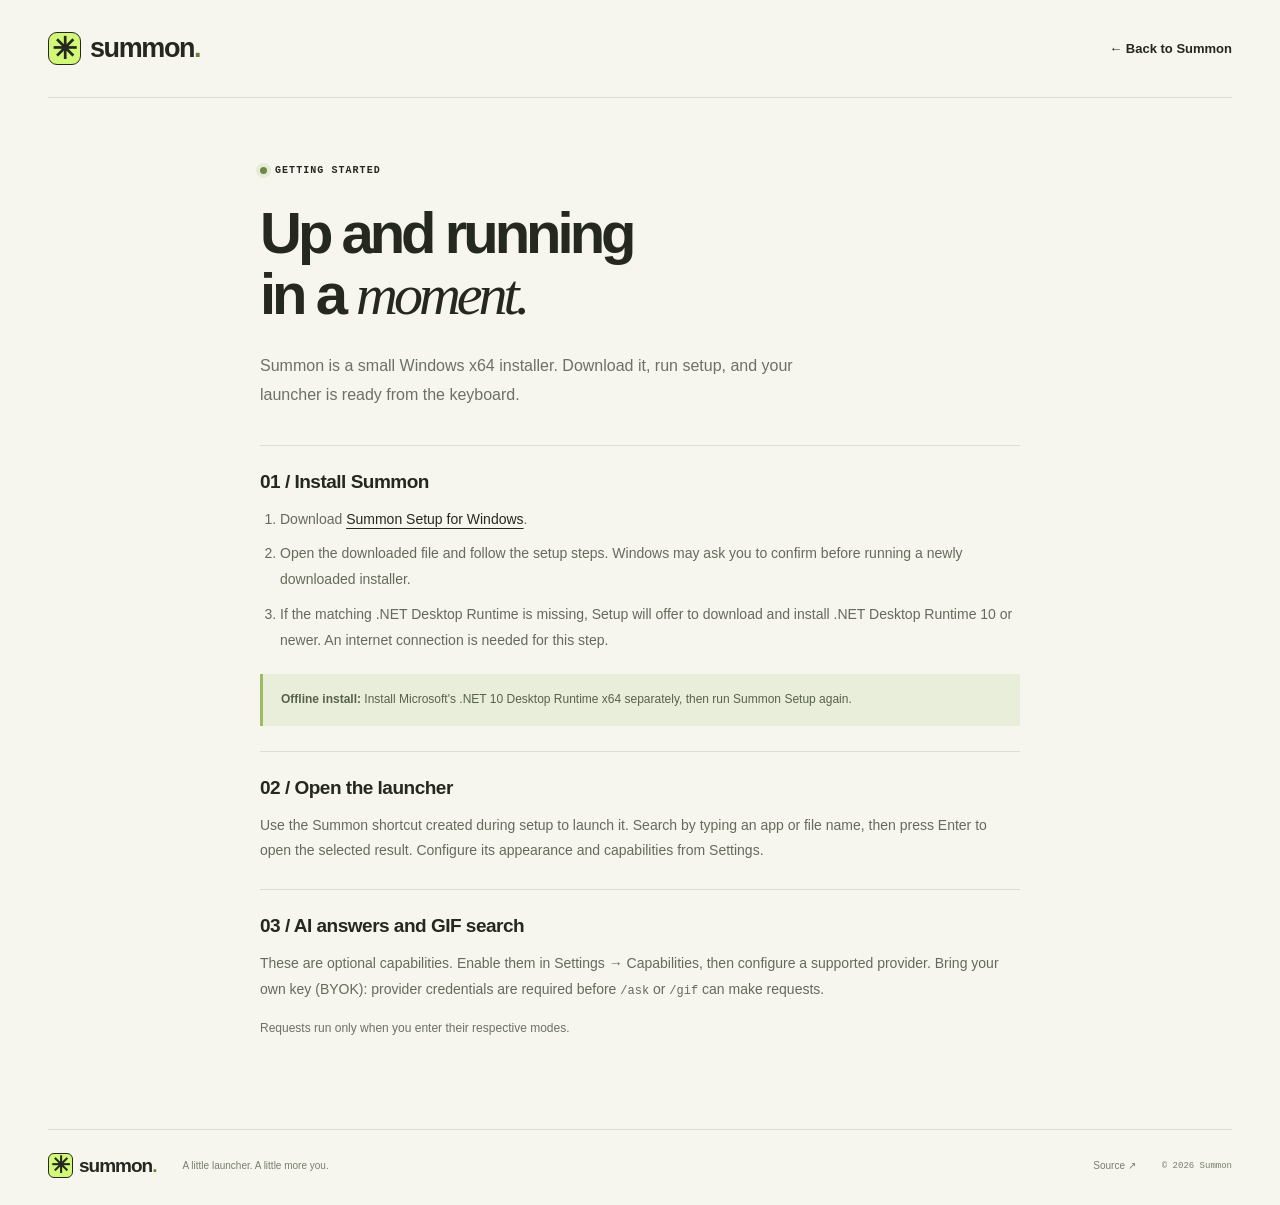
==== setup.html @ 49a126b9 "Publish Summon website" ====
<!doctype html>
<html lang="en">
<head>
  <meta charset="utf-8">
  <meta name="viewport" content="width=device-width, initial-scale=1">
  <meta name="theme-color" content="#f6f5ee">
  <meta name="description" content="How to install Summon for Windows and set up optional AI and GIF search providers.">
  <title>Setup notes — Summon</title>
  <link rel="icon" href="assets/favicon.svg" type="image/svg+xml">
  <link rel="stylesheet" href="styles.css">
</head>
<body>
  <a class="skip-link" href="#main">Skip to content</a>
  <header class="site-header setup-header wrap"><a class="brand" href="index.html" aria-label="Summon home"><span class="brand-mark" aria-hidden="true">✳</span>summon<span class="brand-period">.</span></a><nav aria-label="Main navigation"><a href="index.html">← Back to Summon</a></nav></header>
  <main id="main" class="setup-main wrap">
    <p class="eyebrow"><span class="status-dot" aria-hidden="true"></span> GETTING STARTED</p>
    <h1>Up and running<br>in a <span class="serif-word">moment.</span></h1>
    <p class="lead">Summon is a small Windows x64 installer. Download it, run setup, and your launcher is ready from the keyboard.</p>
    <section class="setup-card" aria-labelledby="install-title"><h2 id="install-title">01 / Install Summon</h2><ol><li>Download <a href="https://github.com/nicetryharshit/summon/releases/latest/download/Summon-Setup-2.0.0-win-x64.exe">Summon Setup for Windows</a>.</li><li>Open the downloaded file and follow the setup steps. Windows may ask you to confirm before running a newly downloaded installer.</li><li>If the matching .NET Desktop Runtime is missing, Setup will offer to download and install .NET Desktop Runtime 10 or newer. An internet connection is needed for this step.</li></ol><div class="note"><strong>Offline install:</strong> Install Microsoft's .NET 10 Desktop Runtime x64 separately, then run Summon Setup again.</div></section>
    <section class="setup-card" aria-labelledby="launch-title"><h2 id="launch-title">02 / Open the launcher</h2><p>Use the Summon shortcut created during setup to launch it. Search by typing an app or file name, then press Enter to open the selected result. Configure its appearance and capabilities from Settings.</p></section>
    <section class="setup-card" aria-labelledby="providers-title"><h2 id="providers-title">03 / AI answers and GIF search</h2><p>These are optional capabilities. Enable them in Settings → Capabilities, then configure a supported provider. Bring your own key (BYOK): provider credentials are required before <code>/ask</code> or <code>/gif</code> can make requests.</p><p class="small">Requests run only when you enter their respective modes.</p></section>
  </main>
  <footer class="site-footer wrap"><a class="brand" href="index.html"><span class="brand-mark" aria-hidden="true">✳</span>summon<span class="brand-period">.</span></a><span>A little launcher. A little more you.</span><nav aria-label="Footer navigation"><a href="https://github.com/nicetryharshit/summon">Source ↗</a></nav><span class="copyright">© 2026 Summon</span></footer>
</body>
</html>
---- styles.css ----
@charset "UTF-8";
:root{color-scheme:light;--paper:#f6f5ee;--ink:#25281f;--muted:#6d7065;--line:#dcded2;--lime:#d3f877;--dark:#24271f;--sans:"Segoe UI Variable Display","Segoe UI",Arial,sans-serif;--mono:"Cascadia Code",Consolas,monospace}
*{box-sizing:border-box}html{scroll-behavior:smooth;scroll-padding-top:28px}body{margin:0;background:var(--paper);color:var(--ink);font-family:var(--sans);-webkit-font-smoothing:antialiased}body.modal-open{overflow:hidden}button,a{-webkit-tap-highlight-color:transparent;touch-action:manipulation}a{color:inherit;text-underline-offset:4px}button{font:inherit;color:inherit;cursor:pointer}button:focus-visible,a:focus-visible,.showcase:focus-visible{outline:3px solid #7961ad;outline-offset:5px}::selection{background:var(--lime);color:var(--ink)}
.wrap{width:min(1240px,calc(100% - 96px));margin-inline:auto}.sr-only{position:absolute;width:1px;height:1px;margin:-1px;padding:0;overflow:hidden;clip-path:inset(50%);white-space:nowrap;border:0}.skip-link{position:fixed;top:-100px;left:20px;padding:15px;background:var(--lime);z-index:20}.skip-link:focus{top:15px}html:not(.js) .requires-js{display:none}
.site-header{height:98px;display:flex;align-items:center;justify-content:space-between;border-bottom:1px solid var(--line)}.brand{display:inline-flex;align-items:center;gap:9px;font-weight:800;font-size:27px;letter-spacing:-1.4px;text-decoration:none}.brand-mark{display:grid;place-items:center;width:33px;height:33px;background:var(--lime);border:1px solid var(--ink);border-radius:9px;font-size:30px;line-height:1;letter-spacing:0}.brand-period{margin-left:-9px;color:#6b7f3e}.site-header nav{display:flex;align-items:center;gap:32px}.site-header nav a{font-size:13px;font-weight:550;text-decoration:none}.site-header nav a:hover{text-decoration:underline}.site-header nav .github-link{padding:10px 15px;border:1px solid #cfd1c5;border-radius:6px}.github-link span{margin-left:13px}
.hero{display:grid;grid-template-columns:.83fr 1.17fr;gap:30px;align-items:center;padding-top:75px;padding-bottom:78px}.hero-copy{padding-bottom:12px}.eyebrow{display:flex;align-items:center;gap:8px;margin:0 0 24px;font:600 10px/1.5 var(--mono);letter-spacing:1.05px}.status-dot{width:7px;height:7px;flex:none;border-radius:50%;background:#6e8a42;box-shadow:0 0 0 4px #e6ecd9}h1{font-size:clamp(48px,5.25vw,76px);font-weight:650;letter-spacing:-4px;line-height:1.06;margin:0 0 26px;white-space:nowrap}.serif-word{font-family:Georgia,"Times New Roman",serif;font-style:italic;font-weight:400;position:relative;letter-spacing:-4px;z-index:0}.serif-word svg{position:absolute;left:-5%;bottom:-10px;width:110%;height:20px;z-index:-1;overflow:visible}.serif-word path{stroke:#b4d85b;stroke-width:7;stroke-linecap:round}.intro{max-width:360px;font-size:16px;line-height:1.8;color:#676b5f;margin:0 0 30px}
.button{display:inline-flex;align-items:center;justify-content:center;gap:12px;border:1px solid var(--ink);border-radius:7px;padding:17px 19px;font-size:13px;font-weight:700;line-height:1.3;text-decoration:none;box-shadow:3px 3px 0 var(--ink);transition:transform .18s,box-shadow .18s,background .18s}.button:hover{transform:translate(-1px,-2px);box-shadow:4px 5px 0 var(--ink)}.button:active{transform:translate(2px,2px);box-shadow:0 0 0 var(--ink)}.button svg{width:17px;height:17px}.button-arrow{font-size:20px;line-height:1;margin-left:13px;font-weight:400}.button-lime{background:var(--lime)}.button-lime:hover{background:#dffc9b}.download-meta{font:10px/1.5 var(--mono);color:var(--muted);margin:16px 0 23px}.download-meta span{padding:0 4px;color:#9c9e94}.setup-note{font-size:11px;color:var(--muted);line-height:1.8;margin:0}.setup-note a{color:var(--ink)}
.showcase{min-width:0;position:relative;outline-offset:12px;scroll-margin-top:40px}.showcase-top{display:flex;justify-content:space-between;align-items:center;padding:0 8px 0 12px}.showcase-top h2{margin:0;font:500 10px/1.4 var(--mono);letter-spacing:1.25px;color:#77796c}.mini-spark{color:#7a8360;font-size:25px}.carousel-stage{position:relative;min-height:390px;isolation:isolate;display:grid;place-items:center;padding:50px 25px 38px;touch-action:pan-y}.carousel-stage::before{content:"";position:absolute;inset:0 -5px 0;background-image:radial-gradient(#9ea48b 1px,transparent 1px);background-size:14px 14px;opacity:.36;z-index:-3;mask-image:radial-gradient(ellipse at center,#000 35%,transparent 73%)}.sticker{position:absolute;right:0;top:6px;z-index:4;color:#676c58;font-family:Georgia,serif;font-size:21px;font-style:italic;transform:rotate(8deg);pointer-events:none}.sticker svg{position:absolute;right:4px;top:22px;width:50px;height:40px;transform:rotate(-3deg)}.sticker path{stroke:currentColor;stroke-width:1.5;stroke-linecap:round;stroke-linejoin:round}
.preview-card{position:absolute;top:77px;bottom:69px;width:85%;padding:0 12px 18px;overflow:hidden;border:1px solid #b6baa9;border-radius:10px;background:#e2e7d3;box-shadow:0 8px 18px #363d2010;transition:transform .35s,background .35s;z-index:-1;text-align:left}.preview-prev{left:12px;transform:rotate(-8deg) translateX(-3px)}.preview-next{right:9px;transform:rotate(7deg) translateX(3px);background:#dfd8e9}.preview-prev:hover{transform:rotate(-10deg) translateX(-12px)}.preview-next:hover{transform:rotate(10deg) translateX(12px)}.preview-chrome{display:block;font-size:7px;letter-spacing:3px;color:#9a9e8f;padding:12px 0}.preview-card img{width:100%;height:calc(100% - 30px);object-fit:contain;opacity:.75}.active-card{position:relative;margin:0;width:100%;border:1px solid #a9ae9c;border-radius:10px;background:#fffef8;box-shadow:0 13px 30px #292f2413;overflow:hidden;transition:background .3s}.card-chrome{display:flex;align-items:center;justify-content:space-between;gap:10px;height:35px;padding:0 13px;border-bottom:1px solid #d8dace;color:#7b7f70;font:9px var(--mono)}.window-dots{display:flex;gap:4px}.window-dots i{width:5px;height:5px;border-radius:50%;background:#d7d9cf}.window-dots i:first-child{background:#d3b7a7}.window-dots i:nth-child(2){background:#e2d49f}.window-dots i:last-child{background:#b6c995}.card-corner{font-size:14px}
.screenshot-button{position:relative;display:grid;place-items:center;width:100%;border:0;padding:16px 13px 15px;background:#f0ede4;cursor:zoom-in;aspect-ratio:1.72;transition:background .3s;overflow:hidden}.screenshot-button img{display:block;width:100%;height:100%;max-height:290px;object-fit:contain;filter:drop-shadow(0 8px 5px #24271f12)}.expand-hint{position:absolute;bottom:8px;left:50%;transform:translate(-50%,5px);display:flex;align-items:center;gap:5px;white-space:nowrap;font:9px var(--mono);padding:6px 8px;border:1px solid #d3d6c8;border-radius:4px;background:#fffef8ed;color:#4a5041;opacity:0;transition:opacity .2s,transform .2s}.expand-hint svg{width:13px;height:13px}.screenshot-button:hover .expand-hint,.screenshot-button:focus-visible .expand-hint{opacity:1;transform:translate(-50%,0)}.active-card figcaption{min-height:72px;display:flex;align-items:center;justify-content:space-between;gap:14px;padding:13px 18px;border-top:1px solid #dedfd5}.shot-label{font:8px/1.5 var(--mono);letter-spacing:1.2px;color:#7d826e}.active-card h3{font-size:13px;font-weight:600;margin:5px 0 0;letter-spacing:-.2px}.shot-number{font:italic 30px Georgia,serif;color:#a2aa8d}.stage-note{position:absolute;bottom:5px;left:45px;font:italic 13px Georgia,serif;color:#8b8e80;transform:rotate(-3deg)}
.carousel-toolbar{display:flex;align-items:center;justify-content:space-between;gap:12px;margin-top:17px}.theme-picker{display:flex;gap:5px;flex-wrap:wrap}.theme-choice{display:flex;align-items:center;gap:5px;padding:8px 9px;border:1px solid transparent;background:transparent;border-radius:5px;font-size:10px;white-space:nowrap;color:#717666;transition:background .2s,border-color .2s}.theme-choice:hover{background:#e9ebde}.theme-choice.is-selected{background:#fffef9;border-color:#c3c8b6;color:var(--ink)}.swatch{display:inline-block;width:9px;height:9px;flex:none;border-radius:50%;border:1px solid #0002}.swatch-paper{background:#dfcbae}.swatch-midnight{background:#2b304a}.swatch-matrix{background:#8d806d}.carousel-navigation{display:flex;align-items:center;gap:9px}.arrow-button{display:grid;place-items:center;width:31px;height:31px;border-radius:50%;border:1px solid #c9cdbd;background:transparent;font-size:16px;transition:background .2s,transform .2s}.arrow-button:hover{background:var(--lime);transform:translateY(-1px)}.count{white-space:nowrap;font:9px var(--mono);color:#717666}.carousel-dots{display:flex;gap:8px;justify-content:center;margin-top:15px}.carousel-dots button{position:relative;width:6px;height:6px;padding:0;border:0;border-radius:20px;background:#c9cebb;transition:width .2s,background .2s}.carousel-dots button::before{content:"";position:absolute;inset:-8px -3px}.carousel-dots button.is-active{width:22px;background:#5d7040}.carousel-dots button:hover{background:#6f8153}.active-card.is-changing{animation:card-arrive .34s ease both}@keyframes card-arrive{0%{opacity:.45;transform:translateY(5px) rotate(-1deg)}100%{opacity:1;transform:translateY(0) rotate(0)}}.showcase[data-theme="midnight"] .screenshot-button{background:#dfe1e9}.showcase[data-theme="matrix"] .screenshot-button{background:#e6e8e1}
.features-section{background:var(--dark);color:#f2f2e7;padding:58px 0 0}.features-layout{display:grid;grid-template-columns:.8fr 1.2fr;gap:70px}.features-intro{padding-top:5px}.features-intro .eyebrow{color:#bac59f;margin-bottom:21px}.features-intro h2{font-size:36px;line-height:1.15;font-weight:550;letter-spacing:-1.4px;margin:0 0 19px}.lime-text{color:var(--lime)}.features-intro>p:not(.eyebrow){font-size:13px;color:#a9af9e;line-height:1.9;margin:0}.keyboard-art{display:flex;align-items:center;gap:8px;margin-top:32px;transform:rotate(-5deg);width:max-content}.keyboard-art>span{min-width:44px;padding:10px 13px;border:1px solid #59604e;border-bottom-width:4px;border-radius:7px;background:#30352a;font:14px var(--mono);color:#d9dece}.keyboard-art>span:nth-child(2){transform:translateY(-4px) rotate(7deg)}.keyboard-art>span.key-lime{background:var(--lime);color:var(--ink);border-color:#a9c566;transform:rotate(6deg);font-weight:700}.feature-grid{display:grid;grid-template-columns:1fr 1fr;gap:30px 35px}.feature{position:relative;border-top:1px solid #484f3e;padding-top:20px}.feature-icon{display:grid;place-items:center;width:28px;height:28px;margin-bottom:13px;color:var(--lime);font:19px var(--mono)}.feature-icon.icon-serif{font-size:28px}.feature h3{font-size:14px;font-weight:600;letter-spacing:-.2px;margin:0 0 9px}.feature p{font-size:12px;line-height:1.8;color:#b4b9a9;margin:0;max-width:270px}.feature code{font:11px var(--mono);color:#dde5ce}.feature-tag{display:block;margin-top:13px;font:9px/1.6 var(--mono);color:#8e9b78}.ranking-note{display:flex;gap:14px;align-items:center;margin-top:38px;padding:19px 0;border-top:1px solid #424936}.ranking-note>span{color:var(--lime);font-size:22px}.ranking-note p{margin:0;font-size:11px;color:#a9b19d;line-height:1.7}
.closing{display:flex;align-items:center;justify-content:space-between;gap:30px;padding:42px 0}.closing .eyebrow{margin-bottom:10px;color:#777e68;font-size:9px}.closing h2{font-size:27px;font-weight:550;letter-spacing:-.9px;margin:0}.button-dark{background:var(--dark);color:var(--paper);box-shadow:3px 3px 0 #bcc4a8}.button-dark:hover{box-shadow:4px 5px 0 #bcc4a8;background:#353e29}.site-footer{display:flex;align-items:center;gap:26px;padding:23px 0 27px;border-top:1px solid var(--line);font-size:10px;color:#787e6c}.site-footer .brand{font-size:19px;color:var(--ink);letter-spacing:-1px;gap:6px}.site-footer .brand-mark{width:25px;height:25px;font-size:23px;border-radius:6px}.site-footer .brand-period{margin-left:-6px}.site-footer nav{display:flex;gap:23px;margin-left:auto}.site-footer a{text-decoration:none}.site-footer nav a:hover{text-decoration:underline}.copyright{font:9px var(--mono)}
.lightbox{width:min(1060px,calc(100% - 40px));max-height:calc(100dvh - 40px);padding:24px;border:1px solid #bbc3ad;border-radius:14px;background:var(--paper);color:var(--ink);box-shadow:0 30px 100px #0005;overflow:auto}.lightbox::backdrop{background:#181c15d9;backdrop-filter:blur(8px)}.lightbox-heading{display:flex;align-items:flex-start;justify-content:space-between;gap:20px}.lightbox-heading .eyebrow{font-size:9px;margin-bottom:8px;color:var(--muted)}.lightbox-heading h2{font-size:21px;font-weight:550;letter-spacing:-.6px;margin:0}.close-button{display:grid;place-items:center;width:35px;height:35px;border:1px solid #cbd0be;border-radius:50%;background:transparent;font-size:25px;line-height:1}.close-button:hover{background:var(--lime)}.lightbox-image-wrap{display:grid;place-items:center;margin:23px 0 15px;padding:25px;background:#e4e7dc;border-radius:8px;min-height:180px}.lightbox-image-wrap img{display:block;width:100%;height:auto;max-height:65dvh;object-fit:contain}.lightbox-controls{display:flex;justify-content:center;align-items:center;gap:25px}.lightbox-controls p{font:11px var(--mono);color:var(--muted)}
/* Shared visual language for the installation guide. */
.setup-main{width:min(760px,calc(100% - 96px));padding-top:65px;padding-bottom:65px}.setup-main h1{font-size:58px;white-space:normal}.setup-main .lead{font-size:16px;line-height:1.8;color:var(--muted);max-width:560px;margin:0 0 35px}.setup-card{border-top:1px solid var(--line);padding:25px 0}.setup-card h2{font-size:19px;letter-spacing:-.5px;font-weight:600;margin:0 0 14px}.setup-card p,.setup-card li{font-size:14px;line-height:1.85;color:#656b5b}.setup-card p:last-child{margin-bottom:0}.setup-card ol{padding-left:20px;margin:0}.setup-card li+li{margin-top:9px}.setup-card a{color:var(--ink)}.setup-card .note{background:#e9eeda;border-left:3px solid #9fba65;padding:15px 18px;font-size:12px;line-height:1.8;color:#59604d;margin-top:20px}.setup-card .small{font-size:12px;color:var(--muted)}.setup-card code{font-family:var(--mono);font-size:12px}
.hero{padding-top:45px;padding-bottom:50px}.carousel-stage{padding-top:40px;padding-bottom:30px}.screenshot-button{height:285px;aspect-ratio:auto}.screenshot-button img{max-height:100%;min-height:0}.preview-card{top:65px;bottom:57px}
@media(min-width:1500px){.hero{gap:60px;padding-top:65px;padding-bottom:70px}.carousel-stage{min-height:425px}.screenshot-button{height:305px}}
@media(max-width:1120px){.wrap{width:calc(100% - 64px)}.hero{gap:20px;grid-template-columns:.87fr 1.13fr;padding-top:60px;padding-bottom:60px}h1{font-size:60px;letter-spacing:-3px}.hero .eyebrow{font-size:9px;letter-spacing:.5px}.intro{font-size:14px;max-width:310px}.carousel-stage{padding:45px 15px 35px;min-height:330px}.active-card figcaption{padding:12px;min-height:70px}.active-card h3{font-size:11px}.theme-choice{font-size:9px;padding:7px 5px}.carousel-toolbar{gap:7px}.carousel-navigation{gap:6px}.arrow-button{width:28px;height:28px}.count{font-size:8px}.features-layout{gap:40px}.features-intro h2{font-size:32px}.site-footer{gap:20px}}
@media(max-width:900px){.hero{grid-template-columns:1fr;gap:45px;padding-top:55px;padding-bottom:50px}.hero-copy{text-align:center;max-width:620px;margin:auto}.hero .eyebrow{justify-content:center;font-size:10px}h1{font-size:76px;letter-spacing:-4px}.intro{max-width:410px;font-size:16px;margin-inline:auto}.setup-note br{display:none}.setup-note a{margin-left:4px}.download-meta{margin-bottom:14px}.showcase{width:min(650px,100%);margin:auto}.carousel-stage{min-height:400px;padding:48px 28px 36px}.active-card h3{font-size:14px}.active-card figcaption{padding:16px 20px;min-height:77px}.theme-choice{font-size:11px;padding:8px 11px}.arrow-button{width:34px;height:34px}.count{font-size:10px}.carousel-navigation{gap:12px}.features-layout{grid-template-columns:1fr;gap:38px}.features-intro{position:relative}.features-intro h2{font-size:38px}.keyboard-art{position:absolute;right:25px;bottom:15px}.feature-grid{gap:30px 40px}.feature p{max-width:100%}.site-footer>span:not(.copyright){display:none}.setup-main{width:min(760px,calc(100% - 64px))}}
@media(max-width:600px){.wrap{width:calc(100% - 40px)}.site-header{height:78px}.brand{font-size:24px}.brand-mark{width:29px;height:29px;font-size:26px}.site-header nav{gap:18px}.site-header nav a{font-size:11px}.site-header nav a:first-child{display:none}.site-header nav .github-link{padding:8px 10px}.github-link span{margin-left:7px}.hero{padding-top:42px;gap:35px}.hero .eyebrow{font-size:8px;letter-spacing:.6px;margin-bottom:23px}.status-dot{width:6px;height:6px}h1{font-size:clamp(44px,11.5vw,66px);letter-spacing:-2.8px;margin-bottom:24px}.serif-word{letter-spacing:-2.8px}.serif-word svg{bottom:-7px;height:14px}.intro{font-size:14px;line-height:1.8;max-width:330px;margin-bottom:25px}.button{padding:16px 18px}.download-meta{font-size:9px}.setup-note{font-size:10px}.showcase-top{padding:0 5px}.showcase-top h2{font-size:8px;letter-spacing:.7px}.carousel-stage{min-height:0;padding:42px 13px 35px}.preview-card{top:65px;bottom:62px;width:86%}.preview-prev{left:8px}.preview-next{right:8px}.card-chrome{height:29px;font-size:7px;padding:0 10px}.screenshot-button{padding:10px 8px;aspect-ratio:1.62}.active-card figcaption{padding:12px;min-height:65px;gap:7px}.shot-label{font-size:7px;letter-spacing:.7px}.active-card h3{font-size:11px;line-height:1.4}.shot-number{font-size:25px}.sticker{font-size:18px;top:5px;right:3px}.sticker svg{height:30px;top:20px}.stage-note{font-size:11px;left:22px;bottom:8px}.carousel-toolbar{flex-direction:column;gap:14px;margin-top:12px}.theme-picker{justify-content:center;gap:5px}.theme-choice{font-size:10px;padding:8px 10px}.carousel-navigation{gap:18px}.arrow-button{width:36px;height:36px}.carousel-dots{margin-top:16px;gap:12px}.features-section{padding-top:40px}.features-layout{gap:30px}.features-intro .eyebrow{font-size:9px;margin-bottom:18px}.features-intro h2{font-size:32px}.features-intro>p:not(.eyebrow){font-size:12px}.keyboard-art{right:3px;bottom:9px;gap:5px}.keyboard-art>span{font-size:11px;min-width:31px;padding:9px}.keyboard-art>span:first-child{display:none}.feature-grid{gap:26px 23px}.feature{padding-top:17px}.feature-icon{margin-bottom:12px}.feature h3{font-size:13px;line-height:1.5}.feature p{font-size:11px;line-height:1.8}.feature-tag{font-size:8px;line-height:1.8;margin-top:10px}.ranking-note{margin-top:28px;padding:16px 0;align-items:flex-start}.ranking-note p{font-size:10px}.closing{padding:30px 0;align-items:flex-start;flex-direction:column;gap:23px}.closing .eyebrow{font-size:8px}.closing h2{font-size:25px;max-width:280px}.closing .button{padding:13px 17px;font-size:12px}.site-footer{flex-wrap:wrap;gap:20px;padding:20px 0}.site-footer nav{gap:17px}.copyright{width:100%;font-size:8px}.lightbox{width:calc(100% - 20px);max-height:calc(100dvh - 20px);padding:16px}.lightbox-heading h2{font-size:17px}.lightbox-image-wrap{padding:8px;margin:20px 0 10px;min-height:140px}.lightbox-heading .eyebrow{font-size:8px}.expand-hint{font-size:8px;bottom:4px;opacity:1;transform:translate(-50%,0);padding:4px 6px}.setup-main{padding-top:40px;padding-bottom:40px}.setup-main h1{font-size:44px;letter-spacing:-2px}.setup-main .lead{font-size:14px}.setup-card p,.setup-card li{font-size:13px}.setup-header nav a:first-child{display:inline}}
@media(max-width:1120px) and (min-width:901px){.screenshot-button{height:240px}}
@media(max-width:900px) and (min-width:601px){.screenshot-button{height:300px}}
@media(max-width:600px){.screenshot-button{height:auto;aspect-ratio:1.62}.screenshot-button img{height:auto;max-height:100%;aspect-ratio:1.8}}
@media(prefers-reduced-motion:reduce){html{scroll-behavior:auto}*,*::before,*::after{animation:none!important;transition:none!important}}
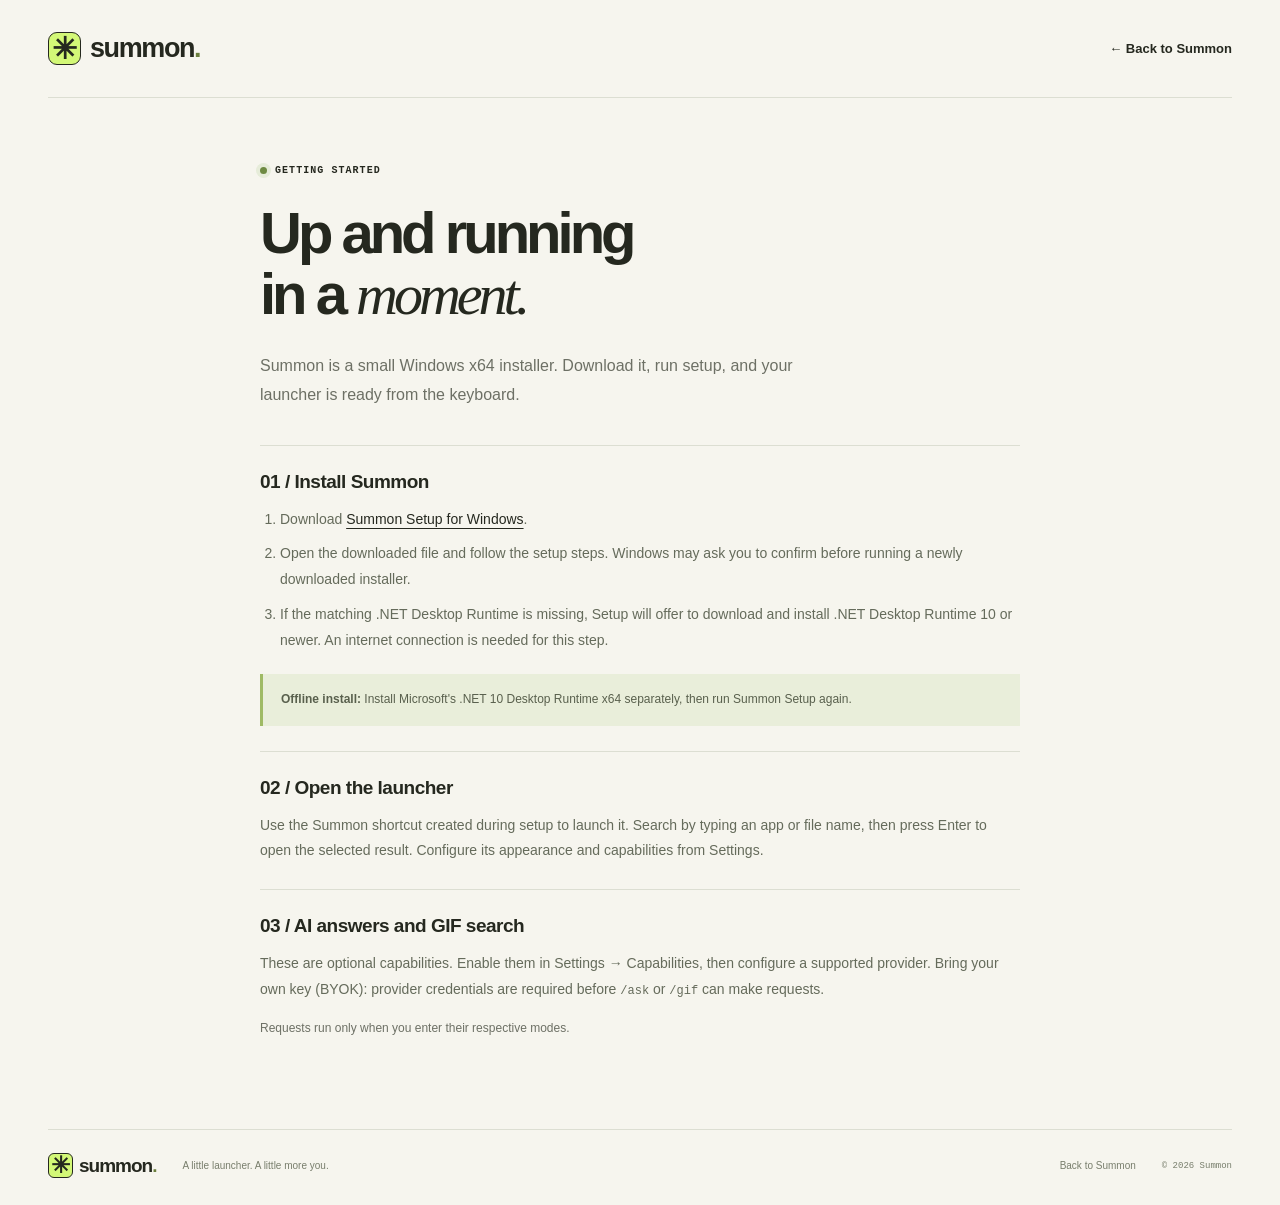
==== commit 8621ba7b: "Fix installer downloads and remove app repository links" ====
--- a/setup.html
+++ b/setup.html
@@ -16,10 +16,10 @@
     <p class="eyebrow"><span class="status-dot" aria-hidden="true"></span> GETTING STARTED</p>
     <h1>Up and running<br>in a <span class="serif-word">moment.</span></h1>
     <p class="lead">Summon is a small Windows x64 installer. Download it, run setup, and your launcher is ready from the keyboard.</p>
-    <section class="setup-card" aria-labelledby="install-title"><h2 id="install-title">01 / Install Summon</h2><ol><li>Download <a href="https://github.com/nicetryharshit/summon/releases/latest/download/Summon-Setup-2.0.0-win-x64.exe">Summon Setup for Windows</a>.</li><li>Open the downloaded file and follow the setup steps. Windows may ask you to confirm before running a newly downloaded installer.</li><li>If the matching .NET Desktop Runtime is missing, Setup will offer to download and install .NET Desktop Runtime 10 or newer. An internet connection is needed for this step.</li></ol><div class="note"><strong>Offline install:</strong> Install Microsoft's .NET 10 Desktop Runtime x64 separately, then run Summon Setup again.</div></section>
+    <section class="setup-card" aria-labelledby="install-title"><h2 id="install-title">01 / Install Summon</h2><ol><li>Download <a href="https://github.com/nicetryharshit/summon-website/releases/download/v2.0.0/Summon-Setup-2.0.0-win-x64.exe">Summon Setup for Windows</a>.</li><li>Open the downloaded file and follow the setup steps. Windows may ask you to confirm before running a newly downloaded installer.</li><li>If the matching .NET Desktop Runtime is missing, Setup will offer to download and install .NET Desktop Runtime 10 or newer. An internet connection is needed for this step.</li></ol><div class="note"><strong>Offline install:</strong> Install Microsoft's .NET 10 Desktop Runtime x64 separately, then run Summon Setup again.</div></section>
     <section class="setup-card" aria-labelledby="launch-title"><h2 id="launch-title">02 / Open the launcher</h2><p>Use the Summon shortcut created during setup to launch it. Search by typing an app or file name, then press Enter to open the selected result. Configure its appearance and capabilities from Settings.</p></section>
     <section class="setup-card" aria-labelledby="providers-title"><h2 id="providers-title">03 / AI answers and GIF search</h2><p>These are optional capabilities. Enable them in Settings → Capabilities, then configure a supported provider. Bring your own key (BYOK): provider credentials are required before <code>/ask</code> or <code>/gif</code> can make requests.</p><p class="small">Requests run only when you enter their respective modes.</p></section>
   </main>
-  <footer class="site-footer wrap"><a class="brand" href="index.html"><span class="brand-mark" aria-hidden="true">✳</span>summon<span class="brand-period">.</span></a><span>A little launcher. A little more you.</span><nav aria-label="Footer navigation"><a href="https://github.com/nicetryharshit/summon">Source ↗</a></nav><span class="copyright">© 2026 Summon</span></footer>
+  <footer class="site-footer wrap"><a class="brand" href="index.html"><span class="brand-mark" aria-hidden="true">✳</span>summon<span class="brand-period">.</span></a><span>A little launcher. A little more you.</span><nav aria-label="Footer navigation"><a href="index.html">Back to Summon</a></nav><span class="copyright">© 2026 Summon</span></footer>
 </body>
 </html>
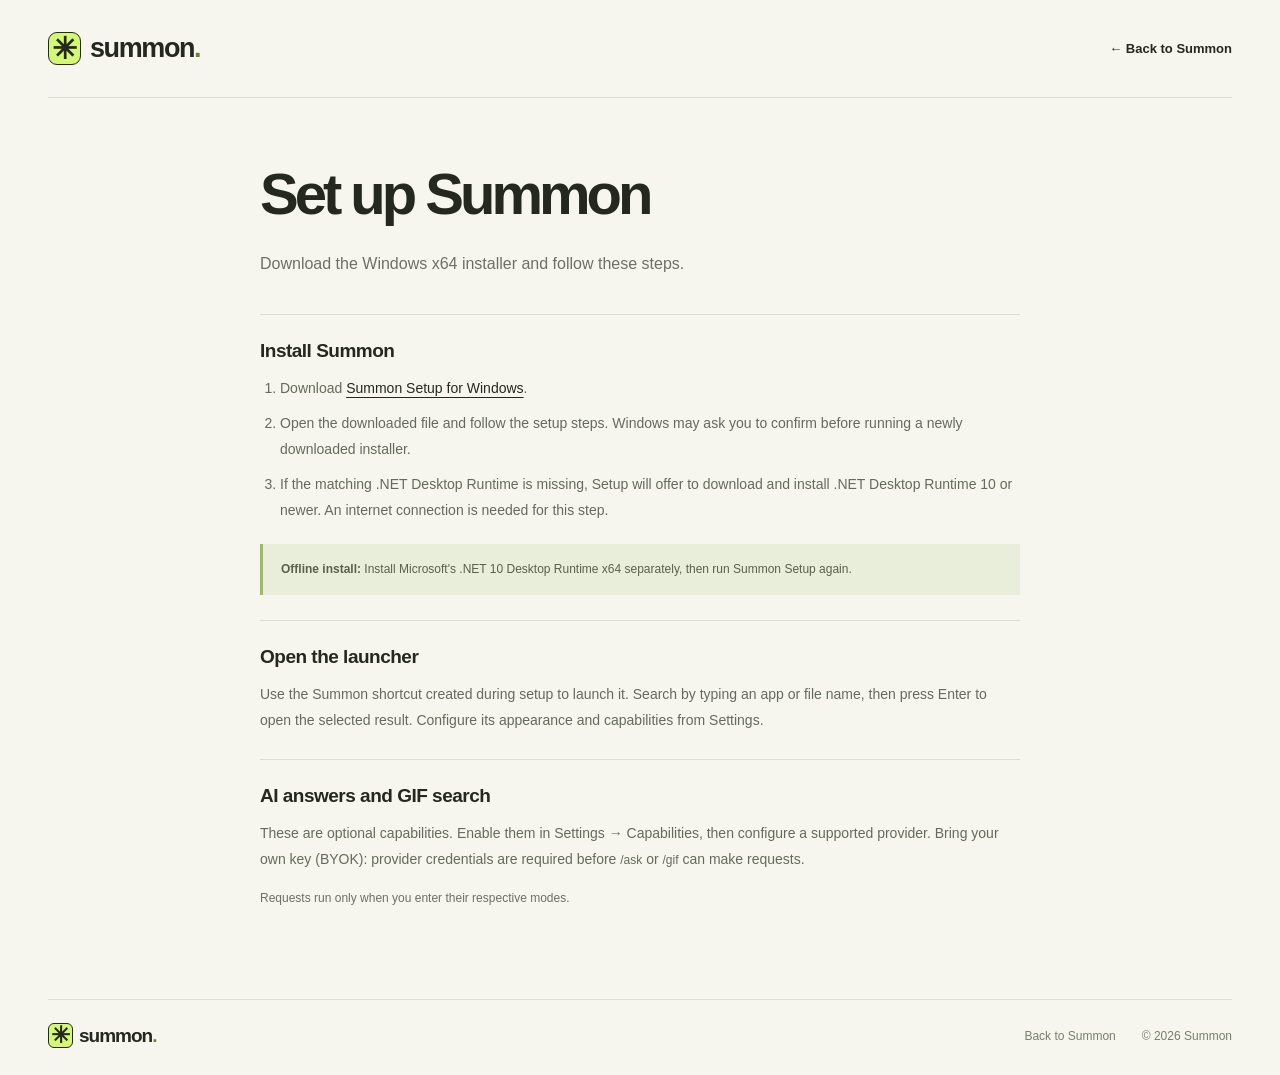
==== commit e6d2fba6: "Simplify website copy and typography" ====
--- a/setup.html
+++ b/setup.html
@@ -13,13 +13,12 @@
   <a class="skip-link" href="#main">Skip to content</a>
   <header class="site-header setup-header wrap"><a class="brand" href="index.html" aria-label="Summon home"><span class="brand-mark" aria-hidden="true">✳</span>summon<span class="brand-period">.</span></a><nav aria-label="Main navigation"><a href="index.html">← Back to Summon</a></nav></header>
   <main id="main" class="setup-main wrap">
-    <p class="eyebrow"><span class="status-dot" aria-hidden="true"></span> GETTING STARTED</p>
-    <h1>Up and running<br>in a <span class="serif-word">moment.</span></h1>
-    <p class="lead">Summon is a small Windows x64 installer. Download it, run setup, and your launcher is ready from the keyboard.</p>
-    <section class="setup-card" aria-labelledby="install-title"><h2 id="install-title">01 / Install Summon</h2><ol><li>Download <a href="https://github.com/nicetryharshit/summon-website/releases/download/v2.0.0/Summon-Setup-2.0.0-win-x64.exe">Summon Setup for Windows</a>.</li><li>Open the downloaded file and follow the setup steps. Windows may ask you to confirm before running a newly downloaded installer.</li><li>If the matching .NET Desktop Runtime is missing, Setup will offer to download and install .NET Desktop Runtime 10 or newer. An internet connection is needed for this step.</li></ol><div class="note"><strong>Offline install:</strong> Install Microsoft's .NET 10 Desktop Runtime x64 separately, then run Summon Setup again.</div></section>
-    <section class="setup-card" aria-labelledby="launch-title"><h2 id="launch-title">02 / Open the launcher</h2><p>Use the Summon shortcut created during setup to launch it. Search by typing an app or file name, then press Enter to open the selected result. Configure its appearance and capabilities from Settings.</p></section>
-    <section class="setup-card" aria-labelledby="providers-title"><h2 id="providers-title">03 / AI answers and GIF search</h2><p>These are optional capabilities. Enable them in Settings → Capabilities, then configure a supported provider. Bring your own key (BYOK): provider credentials are required before <code>/ask</code> or <code>/gif</code> can make requests.</p><p class="small">Requests run only when you enter their respective modes.</p></section>
+    <h1>Set up Summon</h1>
+    <p class="lead">Download the Windows x64 installer and follow these steps.</p>
+    <section class="setup-card" aria-labelledby="install-title"><h2 id="install-title">Install Summon</h2><ol><li>Download <a href="https://github.com/nicetryharshit/summon-website/releases/download/v2.0.0/Summon-Setup-2.0.0-win-x64.exe">Summon Setup for Windows</a>.</li><li>Open the downloaded file and follow the setup steps. Windows may ask you to confirm before running a newly downloaded installer.</li><li>If the matching .NET Desktop Runtime is missing, Setup will offer to download and install .NET Desktop Runtime 10 or newer. An internet connection is needed for this step.</li></ol><div class="note"><strong>Offline install:</strong> Install Microsoft's .NET 10 Desktop Runtime x64 separately, then run Summon Setup again.</div></section>
+    <section class="setup-card" aria-labelledby="launch-title"><h2 id="launch-title">Open the launcher</h2><p>Use the Summon shortcut created during setup to launch it. Search by typing an app or file name, then press Enter to open the selected result. Configure its appearance and capabilities from Settings.</p></section>
+    <section class="setup-card" aria-labelledby="providers-title"><h2 id="providers-title">AI answers and GIF search</h2><p>These are optional capabilities. Enable them in Settings → Capabilities, then configure a supported provider. Bring your own key (BYOK): provider credentials are required before <code>/ask</code> or <code>/gif</code> can make requests.</p><p class="small">Requests run only when you enter their respective modes.</p></section>
   </main>
-  <footer class="site-footer wrap"><a class="brand" href="index.html"><span class="brand-mark" aria-hidden="true">✳</span>summon<span class="brand-period">.</span></a><span>A little launcher. A little more you.</span><nav aria-label="Footer navigation"><a href="index.html">Back to Summon</a></nav><span class="copyright">© 2026 Summon</span></footer>
+  <footer class="site-footer wrap"><a class="brand" href="index.html"><span class="brand-mark" aria-hidden="true">✳</span>summon<span class="brand-period">.</span></a><nav aria-label="Footer navigation"><a href="index.html">Back to Summon</a></nav><span class="copyright">© 2026 Summon</span></footer>
 </body>
 </html>
--- a/styles.css
+++ b/styles.css
@@ -3,17 +3,17 @@
 *{box-sizing:border-box}html{scroll-behavior:smooth;scroll-padding-top:28px}body{margin:0;background:var(--paper);color:var(--ink);font-family:var(--sans);-webkit-font-smoothing:antialiased}body.modal-open{overflow:hidden}button,a{-webkit-tap-highlight-color:transparent;touch-action:manipulation}a{color:inherit;text-underline-offset:4px}button{font:inherit;color:inherit;cursor:pointer}button:focus-visible,a:focus-visible,.showcase:focus-visible{outline:3px solid #7961ad;outline-offset:5px}::selection{background:var(--lime);color:var(--ink)}
 .wrap{width:min(1240px,calc(100% - 96px));margin-inline:auto}.sr-only{position:absolute;width:1px;height:1px;margin:-1px;padding:0;overflow:hidden;clip-path:inset(50%);white-space:nowrap;border:0}.skip-link{position:fixed;top:-100px;left:20px;padding:15px;background:var(--lime);z-index:20}.skip-link:focus{top:15px}html:not(.js) .requires-js{display:none}
 .site-header{height:98px;display:flex;align-items:center;justify-content:space-between;border-bottom:1px solid var(--line)}.brand{display:inline-flex;align-items:center;gap:9px;font-weight:800;font-size:27px;letter-spacing:-1.4px;text-decoration:none}.brand-mark{display:grid;place-items:center;width:33px;height:33px;background:var(--lime);border:1px solid var(--ink);border-radius:9px;font-size:30px;line-height:1;letter-spacing:0}.brand-period{margin-left:-9px;color:#6b7f3e}.site-header nav{display:flex;align-items:center;gap:32px}.site-header nav a{font-size:13px;font-weight:550;text-decoration:none}.site-header nav a:hover{text-decoration:underline}.site-header nav .github-link{padding:10px 15px;border:1px solid #cfd1c5;border-radius:6px}.github-link span{margin-left:13px}
-.hero{display:grid;grid-template-columns:.83fr 1.17fr;gap:30px;align-items:center;padding-top:75px;padding-bottom:78px}.hero-copy{padding-bottom:12px}.eyebrow{display:flex;align-items:center;gap:8px;margin:0 0 24px;font:600 10px/1.5 var(--mono);letter-spacing:1.05px}.status-dot{width:7px;height:7px;flex:none;border-radius:50%;background:#6e8a42;box-shadow:0 0 0 4px #e6ecd9}h1{font-size:clamp(48px,5.25vw,76px);font-weight:650;letter-spacing:-4px;line-height:1.06;margin:0 0 26px;white-space:nowrap}.serif-word{font-family:Georgia,"Times New Roman",serif;font-style:italic;font-weight:400;position:relative;letter-spacing:-4px;z-index:0}.serif-word svg{position:absolute;left:-5%;bottom:-10px;width:110%;height:20px;z-index:-1;overflow:visible}.serif-word path{stroke:#b4d85b;stroke-width:7;stroke-linecap:round}.intro{max-width:360px;font-size:16px;line-height:1.8;color:#676b5f;margin:0 0 30px}
-.button{display:inline-flex;align-items:center;justify-content:center;gap:12px;border:1px solid var(--ink);border-radius:7px;padding:17px 19px;font-size:13px;font-weight:700;line-height:1.3;text-decoration:none;box-shadow:3px 3px 0 var(--ink);transition:transform .18s,box-shadow .18s,background .18s}.button:hover{transform:translate(-1px,-2px);box-shadow:4px 5px 0 var(--ink)}.button:active{transform:translate(2px,2px);box-shadow:0 0 0 var(--ink)}.button svg{width:17px;height:17px}.button-arrow{font-size:20px;line-height:1;margin-left:13px;font-weight:400}.button-lime{background:var(--lime)}.button-lime:hover{background:#dffc9b}.download-meta{font:10px/1.5 var(--mono);color:var(--muted);margin:16px 0 23px}.download-meta span{padding:0 4px;color:#9c9e94}.setup-note{font-size:11px;color:var(--muted);line-height:1.8;margin:0}.setup-note a{color:var(--ink)}
-.showcase{min-width:0;position:relative;outline-offset:12px;scroll-margin-top:40px}.showcase-top{display:flex;justify-content:space-between;align-items:center;padding:0 8px 0 12px}.showcase-top h2{margin:0;font:500 10px/1.4 var(--mono);letter-spacing:1.25px;color:#77796c}.mini-spark{color:#7a8360;font-size:25px}.carousel-stage{position:relative;min-height:390px;isolation:isolate;display:grid;place-items:center;padding:50px 25px 38px;touch-action:pan-y}.carousel-stage::before{content:"";position:absolute;inset:0 -5px 0;background-image:radial-gradient(#9ea48b 1px,transparent 1px);background-size:14px 14px;opacity:.36;z-index:-3;mask-image:radial-gradient(ellipse at center,#000 35%,transparent 73%)}.sticker{position:absolute;right:0;top:6px;z-index:4;color:#676c58;font-family:Georgia,serif;font-size:21px;font-style:italic;transform:rotate(8deg);pointer-events:none}.sticker svg{position:absolute;right:4px;top:22px;width:50px;height:40px;transform:rotate(-3deg)}.sticker path{stroke:currentColor;stroke-width:1.5;stroke-linecap:round;stroke-linejoin:round}
-.preview-card{position:absolute;top:77px;bottom:69px;width:85%;padding:0 12px 18px;overflow:hidden;border:1px solid #b6baa9;border-radius:10px;background:#e2e7d3;box-shadow:0 8px 18px #363d2010;transition:transform .35s,background .35s;z-index:-1;text-align:left}.preview-prev{left:12px;transform:rotate(-8deg) translateX(-3px)}.preview-next{right:9px;transform:rotate(7deg) translateX(3px);background:#dfd8e9}.preview-prev:hover{transform:rotate(-10deg) translateX(-12px)}.preview-next:hover{transform:rotate(10deg) translateX(12px)}.preview-chrome{display:block;font-size:7px;letter-spacing:3px;color:#9a9e8f;padding:12px 0}.preview-card img{width:100%;height:calc(100% - 30px);object-fit:contain;opacity:.75}.active-card{position:relative;margin:0;width:100%;border:1px solid #a9ae9c;border-radius:10px;background:#fffef8;box-shadow:0 13px 30px #292f2413;overflow:hidden;transition:background .3s}.card-chrome{display:flex;align-items:center;justify-content:space-between;gap:10px;height:35px;padding:0 13px;border-bottom:1px solid #d8dace;color:#7b7f70;font:9px var(--mono)}.window-dots{display:flex;gap:4px}.window-dots i{width:5px;height:5px;border-radius:50%;background:#d7d9cf}.window-dots i:first-child{background:#d3b7a7}.window-dots i:nth-child(2){background:#e2d49f}.window-dots i:last-child{background:#b6c995}.card-corner{font-size:14px}
-.screenshot-button{position:relative;display:grid;place-items:center;width:100%;border:0;padding:16px 13px 15px;background:#f0ede4;cursor:zoom-in;aspect-ratio:1.72;transition:background .3s;overflow:hidden}.screenshot-button img{display:block;width:100%;height:100%;max-height:290px;object-fit:contain;filter:drop-shadow(0 8px 5px #24271f12)}.expand-hint{position:absolute;bottom:8px;left:50%;transform:translate(-50%,5px);display:flex;align-items:center;gap:5px;white-space:nowrap;font:9px var(--mono);padding:6px 8px;border:1px solid #d3d6c8;border-radius:4px;background:#fffef8ed;color:#4a5041;opacity:0;transition:opacity .2s,transform .2s}.expand-hint svg{width:13px;height:13px}.screenshot-button:hover .expand-hint,.screenshot-button:focus-visible .expand-hint{opacity:1;transform:translate(-50%,0)}.active-card figcaption{min-height:72px;display:flex;align-items:center;justify-content:space-between;gap:14px;padding:13px 18px;border-top:1px solid #dedfd5}.shot-label{font:8px/1.5 var(--mono);letter-spacing:1.2px;color:#7d826e}.active-card h3{font-size:13px;font-weight:600;margin:5px 0 0;letter-spacing:-.2px}.shot-number{font:italic 30px Georgia,serif;color:#a2aa8d}.stage-note{position:absolute;bottom:5px;left:45px;font:italic 13px Georgia,serif;color:#8b8e80;transform:rotate(-3deg)}
-.carousel-toolbar{display:flex;align-items:center;justify-content:space-between;gap:12px;margin-top:17px}.theme-picker{display:flex;gap:5px;flex-wrap:wrap}.theme-choice{display:flex;align-items:center;gap:5px;padding:8px 9px;border:1px solid transparent;background:transparent;border-radius:5px;font-size:10px;white-space:nowrap;color:#717666;transition:background .2s,border-color .2s}.theme-choice:hover{background:#e9ebde}.theme-choice.is-selected{background:#fffef9;border-color:#c3c8b6;color:var(--ink)}.swatch{display:inline-block;width:9px;height:9px;flex:none;border-radius:50%;border:1px solid #0002}.swatch-paper{background:#dfcbae}.swatch-midnight{background:#2b304a}.swatch-matrix{background:#8d806d}.carousel-navigation{display:flex;align-items:center;gap:9px}.arrow-button{display:grid;place-items:center;width:31px;height:31px;border-radius:50%;border:1px solid #c9cdbd;background:transparent;font-size:16px;transition:background .2s,transform .2s}.arrow-button:hover{background:var(--lime);transform:translateY(-1px)}.count{white-space:nowrap;font:9px var(--mono);color:#717666}.carousel-dots{display:flex;gap:8px;justify-content:center;margin-top:15px}.carousel-dots button{position:relative;width:6px;height:6px;padding:0;border:0;border-radius:20px;background:#c9cebb;transition:width .2s,background .2s}.carousel-dots button::before{content:"";position:absolute;inset:-8px -3px}.carousel-dots button.is-active{width:22px;background:#5d7040}.carousel-dots button:hover{background:#6f8153}.active-card.is-changing{animation:card-arrive .34s ease both}@keyframes card-arrive{0%{opacity:.45;transform:translateY(5px) rotate(-1deg)}100%{opacity:1;transform:translateY(0) rotate(0)}}.showcase[data-theme="midnight"] .screenshot-button{background:#dfe1e9}.showcase[data-theme="matrix"] .screenshot-button{background:#e6e8e1}
-.features-section{background:var(--dark);color:#f2f2e7;padding:58px 0 0}.features-layout{display:grid;grid-template-columns:.8fr 1.2fr;gap:70px}.features-intro{padding-top:5px}.features-intro .eyebrow{color:#bac59f;margin-bottom:21px}.features-intro h2{font-size:36px;line-height:1.15;font-weight:550;letter-spacing:-1.4px;margin:0 0 19px}.lime-text{color:var(--lime)}.features-intro>p:not(.eyebrow){font-size:13px;color:#a9af9e;line-height:1.9;margin:0}.keyboard-art{display:flex;align-items:center;gap:8px;margin-top:32px;transform:rotate(-5deg);width:max-content}.keyboard-art>span{min-width:44px;padding:10px 13px;border:1px solid #59604e;border-bottom-width:4px;border-radius:7px;background:#30352a;font:14px var(--mono);color:#d9dece}.keyboard-art>span:nth-child(2){transform:translateY(-4px) rotate(7deg)}.keyboard-art>span.key-lime{background:var(--lime);color:var(--ink);border-color:#a9c566;transform:rotate(6deg);font-weight:700}.feature-grid{display:grid;grid-template-columns:1fr 1fr;gap:30px 35px}.feature{position:relative;border-top:1px solid #484f3e;padding-top:20px}.feature-icon{display:grid;place-items:center;width:28px;height:28px;margin-bottom:13px;color:var(--lime);font:19px var(--mono)}.feature-icon.icon-serif{font-size:28px}.feature h3{font-size:14px;font-weight:600;letter-spacing:-.2px;margin:0 0 9px}.feature p{font-size:12px;line-height:1.8;color:#b4b9a9;margin:0;max-width:270px}.feature code{font:11px var(--mono);color:#dde5ce}.feature-tag{display:block;margin-top:13px;font:9px/1.6 var(--mono);color:#8e9b78}.ranking-note{display:flex;gap:14px;align-items:center;margin-top:38px;padding:19px 0;border-top:1px solid #424936}.ranking-note>span{color:var(--lime);font-size:22px}.ranking-note p{margin:0;font-size:11px;color:#a9b19d;line-height:1.7}
-.closing{display:flex;align-items:center;justify-content:space-between;gap:30px;padding:42px 0}.closing .eyebrow{margin-bottom:10px;color:#777e68;font-size:9px}.closing h2{font-size:27px;font-weight:550;letter-spacing:-.9px;margin:0}.button-dark{background:var(--dark);color:var(--paper);box-shadow:3px 3px 0 #bcc4a8}.button-dark:hover{box-shadow:4px 5px 0 #bcc4a8;background:#353e29}.site-footer{display:flex;align-items:center;gap:26px;padding:23px 0 27px;border-top:1px solid var(--line);font-size:10px;color:#787e6c}.site-footer .brand{font-size:19px;color:var(--ink);letter-spacing:-1px;gap:6px}.site-footer .brand-mark{width:25px;height:25px;font-size:23px;border-radius:6px}.site-footer .brand-period{margin-left:-6px}.site-footer nav{display:flex;gap:23px;margin-left:auto}.site-footer a{text-decoration:none}.site-footer nav a:hover{text-decoration:underline}.copyright{font:9px var(--mono)}
-.lightbox{width:min(1060px,calc(100% - 40px));max-height:calc(100dvh - 40px);padding:24px;border:1px solid #bbc3ad;border-radius:14px;background:var(--paper);color:var(--ink);box-shadow:0 30px 100px #0005;overflow:auto}.lightbox::backdrop{background:#181c15d9;backdrop-filter:blur(8px)}.lightbox-heading{display:flex;align-items:flex-start;justify-content:space-between;gap:20px}.lightbox-heading .eyebrow{font-size:9px;margin-bottom:8px;color:var(--muted)}.lightbox-heading h2{font-size:21px;font-weight:550;letter-spacing:-.6px;margin:0}.close-button{display:grid;place-items:center;width:35px;height:35px;border:1px solid #cbd0be;border-radius:50%;background:transparent;font-size:25px;line-height:1}.close-button:hover{background:var(--lime)}.lightbox-image-wrap{display:grid;place-items:center;margin:23px 0 15px;padding:25px;background:#e4e7dc;border-radius:8px;min-height:180px}.lightbox-image-wrap img{display:block;width:100%;height:auto;max-height:65dvh;object-fit:contain}.lightbox-controls{display:flex;justify-content:center;align-items:center;gap:25px}.lightbox-controls p{font:11px var(--mono);color:var(--muted)}
+.hero{display:grid;grid-template-columns:.83fr 1.17fr;gap:30px;align-items:center;padding-top:75px;padding-bottom:78px}.hero-copy{padding-bottom:12px}.eyebrow{display:flex;align-items:center;gap:8px;margin:0 0 24px;font:600 10px/1.5 var(--sans);letter-spacing:1.05px}.status-dot{width:7px;height:7px;flex:none;border-radius:50%;background:#6e8a42;box-shadow:0 0 0 4px #e6ecd9}h1{font-size:clamp(48px,5.25vw,76px);font-weight:650;letter-spacing:-4px;line-height:1.06;margin:0 0 26px;white-space:nowrap}.serif-word{font-family:inherit;font-style:normal;font-weight:inherit;position:relative;letter-spacing:-4px;z-index:0}.serif-word svg{position:absolute;left:-5%;bottom:-10px;width:110%;height:20px;z-index:-1;overflow:visible}.serif-word path{stroke:#b4d85b;stroke-width:7;stroke-linecap:round}.intro{max-width:360px;font-size:16px;line-height:1.8;color:#676b5f;margin:0 0 30px}
+.button{display:inline-flex;align-items:center;justify-content:center;gap:12px;border:1px solid var(--ink);border-radius:7px;padding:17px 19px;font-size:13px;font-weight:700;line-height:1.3;text-decoration:none;box-shadow:3px 3px 0 var(--ink);transition:transform .18s,box-shadow .18s,background .18s}.button:hover{transform:translate(-1px,-2px);box-shadow:4px 5px 0 var(--ink)}.button:active{transform:translate(2px,2px);box-shadow:0 0 0 var(--ink)}.button svg{width:17px;height:17px}.button-arrow{font-size:20px;line-height:1;margin-left:13px;font-weight:400}.button-lime{background:var(--lime)}.button-lime:hover{background:#dffc9b}.download-meta{font:10px/1.5 var(--sans);color:var(--muted);margin:16px 0 23px}.download-meta span{padding:0 4px;color:#9c9e94}.setup-note{font-size:11px;color:var(--muted);line-height:1.8;margin:0}.setup-note a{color:var(--ink)}
+.showcase{min-width:0;position:relative;outline-offset:12px;scroll-margin-top:40px}.showcase-top{display:flex;justify-content:space-between;align-items:center;padding:0 8px 0 12px}.showcase-top h2{margin:0;font:500 10px/1.4 var(--sans);letter-spacing:1.25px;color:#77796c}.mini-spark{color:#7a8360;font-size:25px}.carousel-stage{position:relative;min-height:390px;isolation:isolate;display:grid;place-items:center;padding:50px 25px 38px;touch-action:pan-y}.carousel-stage::before{content:"";position:absolute;inset:0 -5px 0;background-image:radial-gradient(#9ea48b 1px,transparent 1px);background-size:14px 14px;opacity:.36;z-index:-3;mask-image:radial-gradient(ellipse at center,#000 35%,transparent 73%)}.sticker{position:absolute;right:0;top:6px;z-index:4;color:#676c58;font-family:Georgia,serif;font-size:21px;font-style:italic;transform:rotate(8deg);pointer-events:none}.sticker svg{position:absolute;right:4px;top:22px;width:50px;height:40px;transform:rotate(-3deg)}.sticker path{stroke:currentColor;stroke-width:1.5;stroke-linecap:round;stroke-linejoin:round}
+.preview-card{position:absolute;top:77px;bottom:69px;width:85%;padding:0 12px 18px;overflow:hidden;border:1px solid #b6baa9;border-radius:10px;background:#e2e7d3;box-shadow:0 8px 18px #363d2010;transition:transform .35s,background .35s;z-index:-1;text-align:left}.preview-prev{left:12px;transform:rotate(-8deg) translateX(-3px)}.preview-next{right:9px;transform:rotate(7deg) translateX(3px);background:#dfd8e9}.preview-prev:hover{transform:rotate(-10deg) translateX(-12px)}.preview-next:hover{transform:rotate(10deg) translateX(12px)}.preview-chrome{display:block;font-size:7px;letter-spacing:3px;color:#9a9e8f;padding:12px 0}.preview-card img{width:100%;height:calc(100% - 30px);object-fit:contain;opacity:.75}.active-card{position:relative;margin:0;width:100%;border:1px solid #a9ae9c;border-radius:10px;background:#fffef8;box-shadow:0 13px 30px #292f2413;overflow:hidden;transition:background .3s}.card-chrome{display:flex;align-items:center;justify-content:space-between;gap:10px;height:35px;padding:0 13px;border-bottom:1px solid #d8dace;color:#7b7f70;font:9px var(--sans)}.window-dots{display:flex;gap:4px}.window-dots i{width:5px;height:5px;border-radius:50%;background:#d7d9cf}.window-dots i:first-child{background:#d3b7a7}.window-dots i:nth-child(2){background:#e2d49f}.window-dots i:last-child{background:#b6c995}.card-corner{font-size:14px}
+.screenshot-button{position:relative;display:grid;place-items:center;width:100%;border:0;padding:16px 13px 15px;background:#f0ede4;cursor:zoom-in;aspect-ratio:1.72;transition:background .3s;overflow:hidden}.screenshot-button img{display:block;width:100%;height:100%;max-height:290px;object-fit:contain;filter:drop-shadow(0 8px 5px #24271f12)}.expand-hint{position:absolute;bottom:8px;left:50%;transform:translate(-50%,5px);display:flex;align-items:center;gap:5px;white-space:nowrap;font:9px var(--sans);padding:6px 8px;border:1px solid #d3d6c8;border-radius:4px;background:#fffef8ed;color:#4a5041;opacity:0;transition:opacity .2s,transform .2s}.expand-hint svg{width:13px;height:13px}.screenshot-button:hover .expand-hint,.screenshot-button:focus-visible .expand-hint{opacity:1;transform:translate(-50%,0)}.active-card figcaption{min-height:72px;display:flex;align-items:center;justify-content:space-between;gap:14px;padding:13px 18px;border-top:1px solid #dedfd5}.shot-label{font:8px/1.5 var(--sans);letter-spacing:1.2px;color:#7d826e}.active-card h3{font-size:13px;font-weight:600;margin:5px 0 0;letter-spacing:-.2px}.shot-number{font:italic 30px Georgia,serif;color:#a2aa8d}.stage-note{position:absolute;bottom:5px;left:45px;font:italic 13px Georgia,serif;color:#8b8e80;transform:rotate(-3deg)}
+.carousel-toolbar{display:flex;align-items:center;justify-content:space-between;gap:12px;margin-top:17px}.theme-picker{display:flex;gap:5px;flex-wrap:wrap}.theme-choice{display:flex;align-items:center;gap:5px;padding:8px 9px;border:1px solid transparent;background:transparent;border-radius:5px;font-size:10px;white-space:nowrap;color:#717666;transition:background .2s,border-color .2s}.theme-choice:hover{background:#e9ebde}.theme-choice.is-selected{background:#fffef9;border-color:#c3c8b6;color:var(--ink)}.swatch{display:inline-block;width:9px;height:9px;flex:none;border-radius:50%;border:1px solid #0002}.swatch-paper{background:#dfcbae}.swatch-midnight{background:#2b304a}.swatch-matrix{background:#8d806d}.carousel-navigation{display:flex;align-items:center;gap:9px}.arrow-button{display:grid;place-items:center;width:31px;height:31px;border-radius:50%;border:1px solid #c9cdbd;background:transparent;font-size:16px;transition:background .2s,transform .2s}.arrow-button:hover{background:var(--lime);transform:translateY(-1px)}.count{white-space:nowrap;font:9px var(--sans);color:#717666}.carousel-dots{display:flex;gap:8px;justify-content:center;margin-top:15px}.carousel-dots button{position:relative;width:6px;height:6px;padding:0;border:0;border-radius:20px;background:#c9cebb;transition:width .2s,background .2s}.carousel-dots button::before{content:"";position:absolute;inset:-8px -3px}.carousel-dots button.is-active{width:22px;background:#5d7040}.carousel-dots button:hover{background:#6f8153}.active-card.is-changing{animation:card-arrive .34s ease both}@keyframes card-arrive{0%{opacity:.45;transform:translateY(5px) rotate(-1deg)}100%{opacity:1;transform:translateY(0) rotate(0)}}.showcase[data-theme="midnight"] .screenshot-button{background:#dfe1e9}.showcase[data-theme="matrix"] .screenshot-button{background:#e6e8e1}
+.features-section{background:var(--dark);color:#f2f2e7;padding:58px 0 0}.features-layout{display:grid;grid-template-columns:.8fr 1.2fr;gap:70px}.features-intro{padding-top:5px}.features-intro .eyebrow{color:#bac59f;margin-bottom:21px}.features-intro h2{font-size:36px;line-height:1.15;font-weight:550;letter-spacing:-1.4px;margin:0 0 19px}.lime-text{color:var(--lime)}.features-intro>p:not(.eyebrow){font-size:13px;color:#a9af9e;line-height:1.9;margin:0}.keyboard-art{display:flex;align-items:center;gap:8px;margin-top:32px;transform:rotate(-5deg);width:max-content}.keyboard-art>span{min-width:44px;padding:10px 13px;border:1px solid #59604e;border-bottom-width:4px;border-radius:7px;background:#30352a;font:14px var(--sans);color:#d9dece}.keyboard-art>span:nth-child(2){transform:translateY(-4px) rotate(7deg)}.keyboard-art>span.key-lime{background:var(--lime);color:var(--ink);border-color:#a9c566;transform:rotate(6deg);font-weight:700}.feature-grid{display:grid;grid-template-columns:1fr 1fr;gap:30px 35px}.feature{position:relative;border-top:1px solid #484f3e;padding-top:20px}.feature-icon{display:grid;place-items:center;width:28px;height:28px;margin-bottom:13px;color:var(--lime);font:19px var(--sans)}.feature-icon.icon-serif{font-size:28px}.feature h3{font-size:14px;font-weight:600;letter-spacing:-.2px;margin:0 0 9px}.feature p{font-size:12px;line-height:1.8;color:#b4b9a9;margin:0;max-width:270px}.feature code{font:11px var(--sans);color:#dde5ce}.feature-tag{display:block;margin-top:13px;font:9px/1.6 var(--sans);color:#8e9b78}.ranking-note{display:flex;gap:14px;align-items:center;margin-top:38px;padding:19px 0;border-top:1px solid #424936}.ranking-note>span{color:var(--lime);font-size:22px}.ranking-note p{margin:0;font-size:11px;color:#a9b19d;line-height:1.7}
+.closing{display:flex;align-items:center;justify-content:space-between;gap:30px;padding:42px 0}.closing .eyebrow{margin-bottom:10px;color:#777e68;font-size:9px}.closing h2{font-size:27px;font-weight:550;letter-spacing:-.9px;margin:0}.button-dark{background:var(--dark);color:var(--paper);box-shadow:3px 3px 0 #bcc4a8}.button-dark:hover{box-shadow:4px 5px 0 #bcc4a8;background:#353e29}.site-footer{display:flex;align-items:center;gap:26px;padding:23px 0 27px;border-top:1px solid var(--line);font-size:10px;color:#787e6c}.site-footer .brand{font-size:19px;color:var(--ink);letter-spacing:-1px;gap:6px}.site-footer .brand-mark{width:25px;height:25px;font-size:23px;border-radius:6px}.site-footer .brand-period{margin-left:-6px}.site-footer nav{display:flex;gap:23px;margin-left:auto}.site-footer a{text-decoration:none}.site-footer nav a:hover{text-decoration:underline}.copyright{font:9px var(--sans)}
+.lightbox{width:min(1060px,calc(100% - 40px));max-height:calc(100dvh - 40px);padding:24px;border:1px solid #bbc3ad;border-radius:14px;background:var(--paper);color:var(--ink);box-shadow:0 30px 100px #0005;overflow:auto}.lightbox::backdrop{background:#181c15d9;backdrop-filter:blur(8px)}.lightbox-heading{display:flex;align-items:flex-start;justify-content:space-between;gap:20px}.lightbox-heading .eyebrow{font-size:9px;margin-bottom:8px;color:var(--muted)}.lightbox-heading h2{font-size:21px;font-weight:550;letter-spacing:-.6px;margin:0}.close-button{display:grid;place-items:center;width:35px;height:35px;border:1px solid #cbd0be;border-radius:50%;background:transparent;font-size:25px;line-height:1}.close-button:hover{background:var(--lime)}.lightbox-image-wrap{display:grid;place-items:center;margin:23px 0 15px;padding:25px;background:#e4e7dc;border-radius:8px;min-height:180px}.lightbox-image-wrap img{display:block;width:100%;height:auto;max-height:65dvh;object-fit:contain}.lightbox-controls{display:flex;justify-content:center;align-items:center;gap:25px}.lightbox-controls p{font:11px var(--sans);color:var(--muted)}
 /* Shared visual language for the installation guide. */
-.setup-main{width:min(760px,calc(100% - 96px));padding-top:65px;padding-bottom:65px}.setup-main h1{font-size:58px;white-space:normal}.setup-main .lead{font-size:16px;line-height:1.8;color:var(--muted);max-width:560px;margin:0 0 35px}.setup-card{border-top:1px solid var(--line);padding:25px 0}.setup-card h2{font-size:19px;letter-spacing:-.5px;font-weight:600;margin:0 0 14px}.setup-card p,.setup-card li{font-size:14px;line-height:1.85;color:#656b5b}.setup-card p:last-child{margin-bottom:0}.setup-card ol{padding-left:20px;margin:0}.setup-card li+li{margin-top:9px}.setup-card a{color:var(--ink)}.setup-card .note{background:#e9eeda;border-left:3px solid #9fba65;padding:15px 18px;font-size:12px;line-height:1.8;color:#59604d;margin-top:20px}.setup-card .small{font-size:12px;color:var(--muted)}.setup-card code{font-family:var(--mono);font-size:12px}
+.setup-main{width:min(760px,calc(100% - 96px));padding-top:65px;padding-bottom:65px}.setup-main h1{font-size:58px;white-space:normal}.setup-main .lead{font-size:16px;line-height:1.8;color:var(--muted);max-width:560px;margin:0 0 35px}.setup-card{border-top:1px solid var(--line);padding:25px 0}.setup-card h2{font-size:19px;letter-spacing:-.5px;font-weight:600;margin:0 0 14px}.setup-card p,.setup-card li{font-size:14px;line-height:1.85;color:#656b5b}.setup-card p:last-child{margin-bottom:0}.setup-card ol{padding-left:20px;margin:0}.setup-card li+li{margin-top:9px}.setup-card a{color:var(--ink)}.setup-card .note{background:#e9eeda;border-left:3px solid #9fba65;padding:15px 18px;font-size:12px;line-height:1.8;color:#59604d;margin-top:20px}.setup-card .small{font-size:12px;color:var(--muted)}.setup-card code{font-family:var(--sans);font-size:12px}
 .hero{padding-top:45px;padding-bottom:50px}.carousel-stage{padding-top:40px;padding-bottom:30px}.screenshot-button{height:285px;aspect-ratio:auto}.screenshot-button img{max-height:100%;min-height:0}.preview-card{top:65px;bottom:57px}
 @media(min-width:1500px){.hero{gap:60px;padding-top:65px;padding-bottom:70px}.carousel-stage{min-height:425px}.screenshot-button{height:305px}}
 @media(max-width:1120px){.wrap{width:calc(100% - 64px)}.hero{gap:20px;grid-template-columns:.87fr 1.13fr;padding-top:60px;padding-bottom:60px}h1{font-size:60px;letter-spacing:-3px}.hero .eyebrow{font-size:9px;letter-spacing:.5px}.intro{font-size:14px;max-width:310px}.carousel-stage{padding:45px 15px 35px;min-height:330px}.active-card figcaption{padding:12px;min-height:70px}.active-card h3{font-size:11px}.theme-choice{font-size:9px;padding:7px 5px}.carousel-toolbar{gap:7px}.carousel-navigation{gap:6px}.arrow-button{width:28px;height:28px}.count{font-size:8px}.features-layout{gap:40px}.features-intro h2{font-size:32px}.site-footer{gap:20px}}
@@ -23,3 +23,14 @@
 @media(max-width:900px) and (min-width:601px){.screenshot-button{height:300px}}
 @media(max-width:600px){.screenshot-button{height:auto;aspect-ratio:1.62}.screenshot-button img{height:auto;max-height:100%;aspect-ratio:1.8}}
 @media(prefers-reduced-motion:reduce){html{scroll-behavior:auto}*,*::before,*::after{animation:none!important;transition:none!important}}
+
+/* Keep supporting text on one readable, consistent scale. */
+.eyebrow{font-size:12px;letter-spacing:0;font-weight:500}
+.showcase-top h2{font-size:14px;font-weight:600;letter-spacing:0}
+.card-chrome,.download-meta,.setup-note,.theme-choice,.count,.expand-hint,.site-footer,.copyright,.lightbox-controls p{font-family:var(--sans);font-size:12px;letter-spacing:0}
+.active-card h3{font-size:14px;font-weight:500;margin:0;letter-spacing:0}
+.active-card figcaption{min-height:52px;padding-block:14px}
+.feature h3{font-size:16px;font-weight:600}
+.feature p,.features-intro>p:not(.eyebrow),.ranking-note p{font-size:14px;line-height:1.7}
+.features-intro h2,.closing h2{font-size:32px;line-height:1.2;font-weight:600;letter-spacing:-1px}
+@media(max-width:600px){.hero .eyebrow{font-size:12px;letter-spacing:0}.site-header nav a{font-size:12px}.showcase-top h2{font-size:14px}.features-intro h2,.closing h2{font-size:28px}.feature-grid{column-gap:22px}.site-footer .copyright{font-size:12px}}
